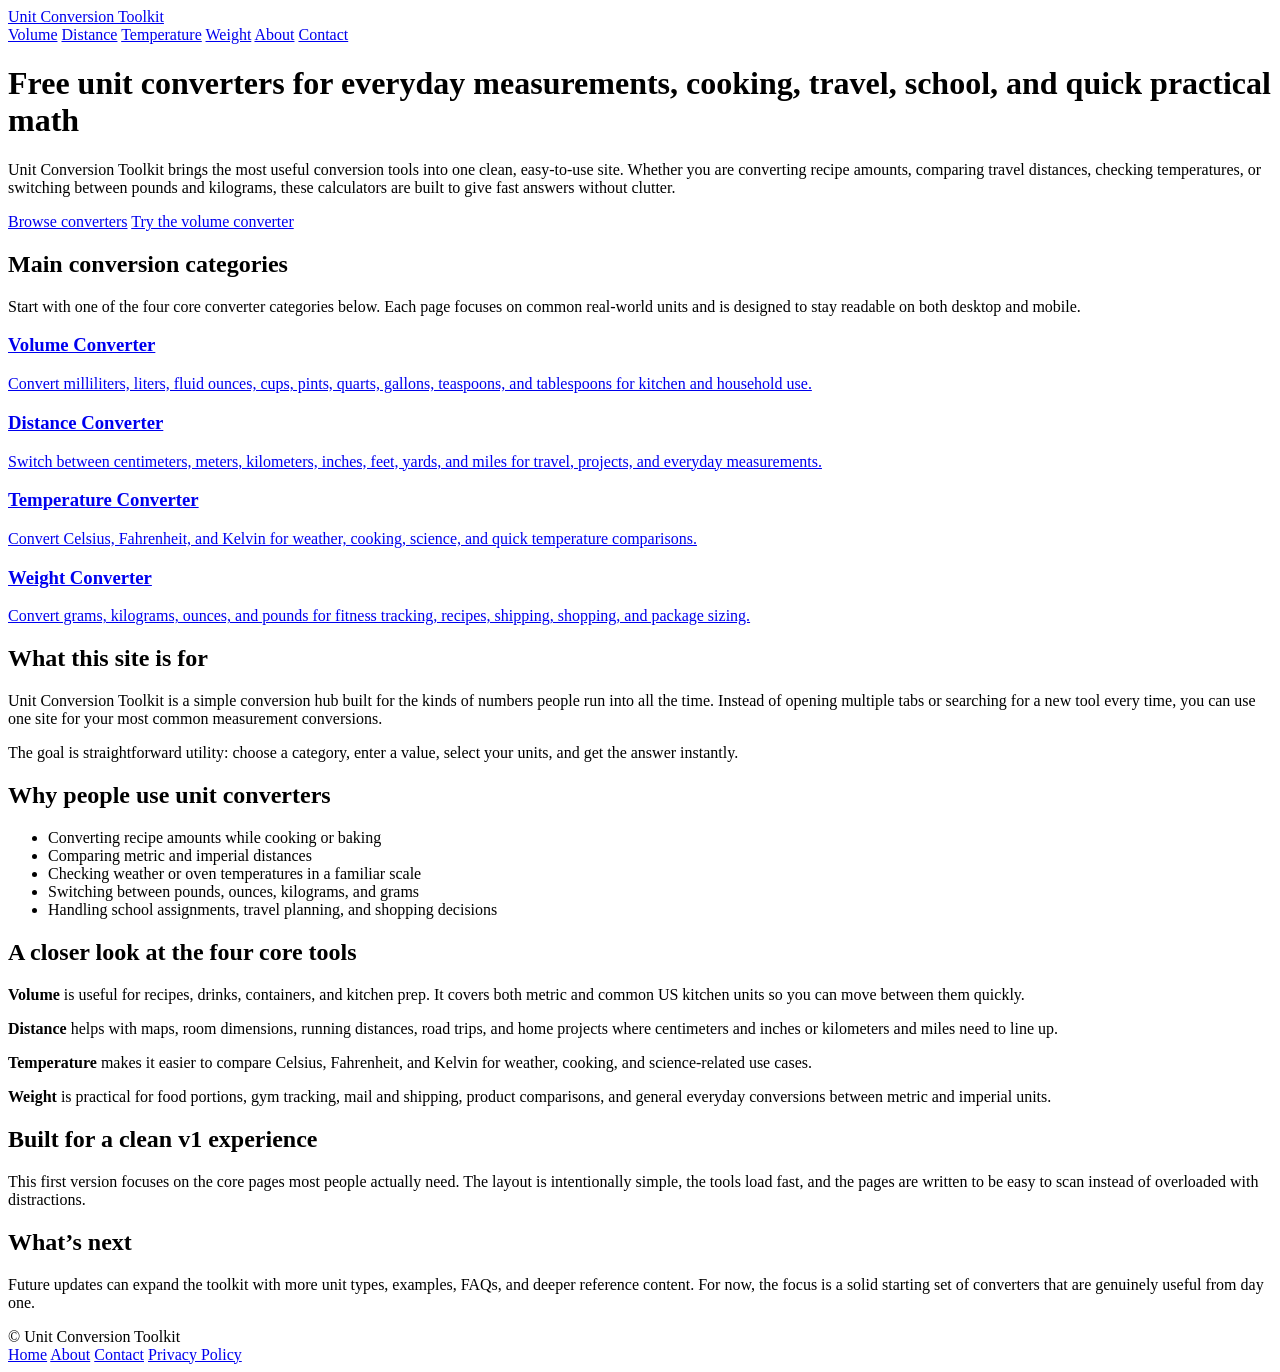
==== index.html @ 44d77a03 "Add Unit Conversion Toolkit v1" ====
<!DOCTYPE html>
<html lang="en">
<head>
  <meta charset="UTF-8" />
  <meta name="viewport" content="width=device-width, initial-scale=1.0" />
  <title>Unit Conversion Toolkit</title>
  <meta name="description" content="Free online unit converters for volume, distance, temperature, and weight. Fast, simple, and mobile-friendly conversion tools for everyday use." />
  <link rel="stylesheet" href="styles.css" />
</head>
<body>
  <header class="site-header">
    <div class="container">
      <div class="topbar">
        <a class="brand" href="index.html">Unit Conversion Toolkit</a>
        <nav class="nav">
          <a href="volume.html">Volume</a>
          <a href="distance.html">Distance</a>
          <a href="temperature.html">Temperature</a>
          <a href="weight.html">Weight</a>
          <a href="about.html">About</a>
          <a href="contact.html">Contact</a>
        </nav>
      </div>
      <div class="hero">
        <h1>Free unit converters for everyday measurements, cooking, travel, school, and quick practical math</h1>
        <p>Unit Conversion Toolkit brings the most useful conversion tools into one clean, easy-to-use site. Whether you are converting recipe amounts, comparing travel distances, checking temperatures, or switching between pounds and kilograms, these calculators are built to give fast answers without clutter.</p>
        <div class="hero-actions">
          <a class="button" href="#categories">Browse converters</a>
          <a class="button secondary" href="volume.html">Try the volume converter</a>
        </div>
      </div>
    </div>
  </header>

  <main>
    <div class="container">
      <section id="categories" class="section">
        <h2>Main conversion categories</h2>
        <p class="lead">Start with one of the four core converter categories below. Each page focuses on common real-world units and is designed to stay readable on both desktop and mobile.</p>
        <div class="grid">
          <a class="card" href="volume.html">
            <h3>Volume Converter</h3>
            <p>Convert milliliters, liters, fluid ounces, cups, pints, quarts, gallons, teaspoons, and tablespoons for kitchen and household use.</p>
          </a>
          <a class="card" href="distance.html">
            <h3>Distance Converter</h3>
            <p>Switch between centimeters, meters, kilometers, inches, feet, yards, and miles for travel, projects, and everyday measurements.</p>
          </a>
          <a class="card" href="temperature.html">
            <h3>Temperature Converter</h3>
            <p>Convert Celsius, Fahrenheit, and Kelvin for weather, cooking, science, and quick temperature comparisons.</p>
          </a>
          <a class="card" href="weight.html">
            <h3>Weight Converter</h3>
            <p>Convert grams, kilograms, ounces, and pounds for fitness tracking, recipes, shipping, shopping, and package sizing.</p>
          </a>
        </div>
      </section>

      <section class="section grid">
        <div class="card">
          <h2>What this site is for</h2>
          <p>Unit Conversion Toolkit is a simple conversion hub built for the kinds of numbers people run into all the time. Instead of opening multiple tabs or searching for a new tool every time, you can use one site for your most common measurement conversions.</p>
          <p>The goal is straightforward utility: choose a category, enter a value, select your units, and get the answer instantly.</p>
        </div>
        <div class="card">
          <h2>Why people use unit converters</h2>
          <ul class="checklist">
            <li>Converting recipe amounts while cooking or baking</li>
            <li>Comparing metric and imperial distances</li>
            <li>Checking weather or oven temperatures in a familiar scale</li>
            <li>Switching between pounds, ounces, kilograms, and grams</li>
            <li>Handling school assignments, travel planning, and shopping decisions</li>
          </ul>
        </div>
      </section>

      <section class="section">
        <div class="card">
          <h2>A closer look at the four core tools</h2>
          <p><strong>Volume</strong> is useful for recipes, drinks, containers, and kitchen prep. It covers both metric and common US kitchen units so you can move between them quickly.</p>
          <p><strong>Distance</strong> helps with maps, room dimensions, running distances, road trips, and home projects where centimeters and inches or kilometers and miles need to line up.</p>
          <p><strong>Temperature</strong> makes it easier to compare Celsius, Fahrenheit, and Kelvin for weather, cooking, and science-related use cases.</p>
          <p><strong>Weight</strong> is practical for food portions, gym tracking, mail and shipping, product comparisons, and general everyday conversions between metric and imperial units.</p>
        </div>
      </section>

      <section class="section grid">
        <div class="card">
          <h2>Built for a clean v1 experience</h2>
          <p>This first version focuses on the core pages most people actually need. The layout is intentionally simple, the tools load fast, and the pages are written to be easy to scan instead of overloaded with distractions.</p>
        </div>
        <div class="card">
          <h2>What’s next</h2>
          <p>Future updates can expand the toolkit with more unit types, examples, FAQs, and deeper reference content. For now, the focus is a solid starting set of converters that are genuinely useful from day one.</p>
        </div>
      </section>
    </div>
  </main>

  <footer class="site-footer">
    <div class="container">
      <div>© Unit Conversion Toolkit</div>
      <div class="footer-links">
        <a href="index.html">Home</a>
        <a href="about.html">About</a>
        <a href="contact.html">Contact</a>
        <a href="privacy.html">Privacy Policy</a>
      </div>
    </div>
  </footer>
</body>
</html>
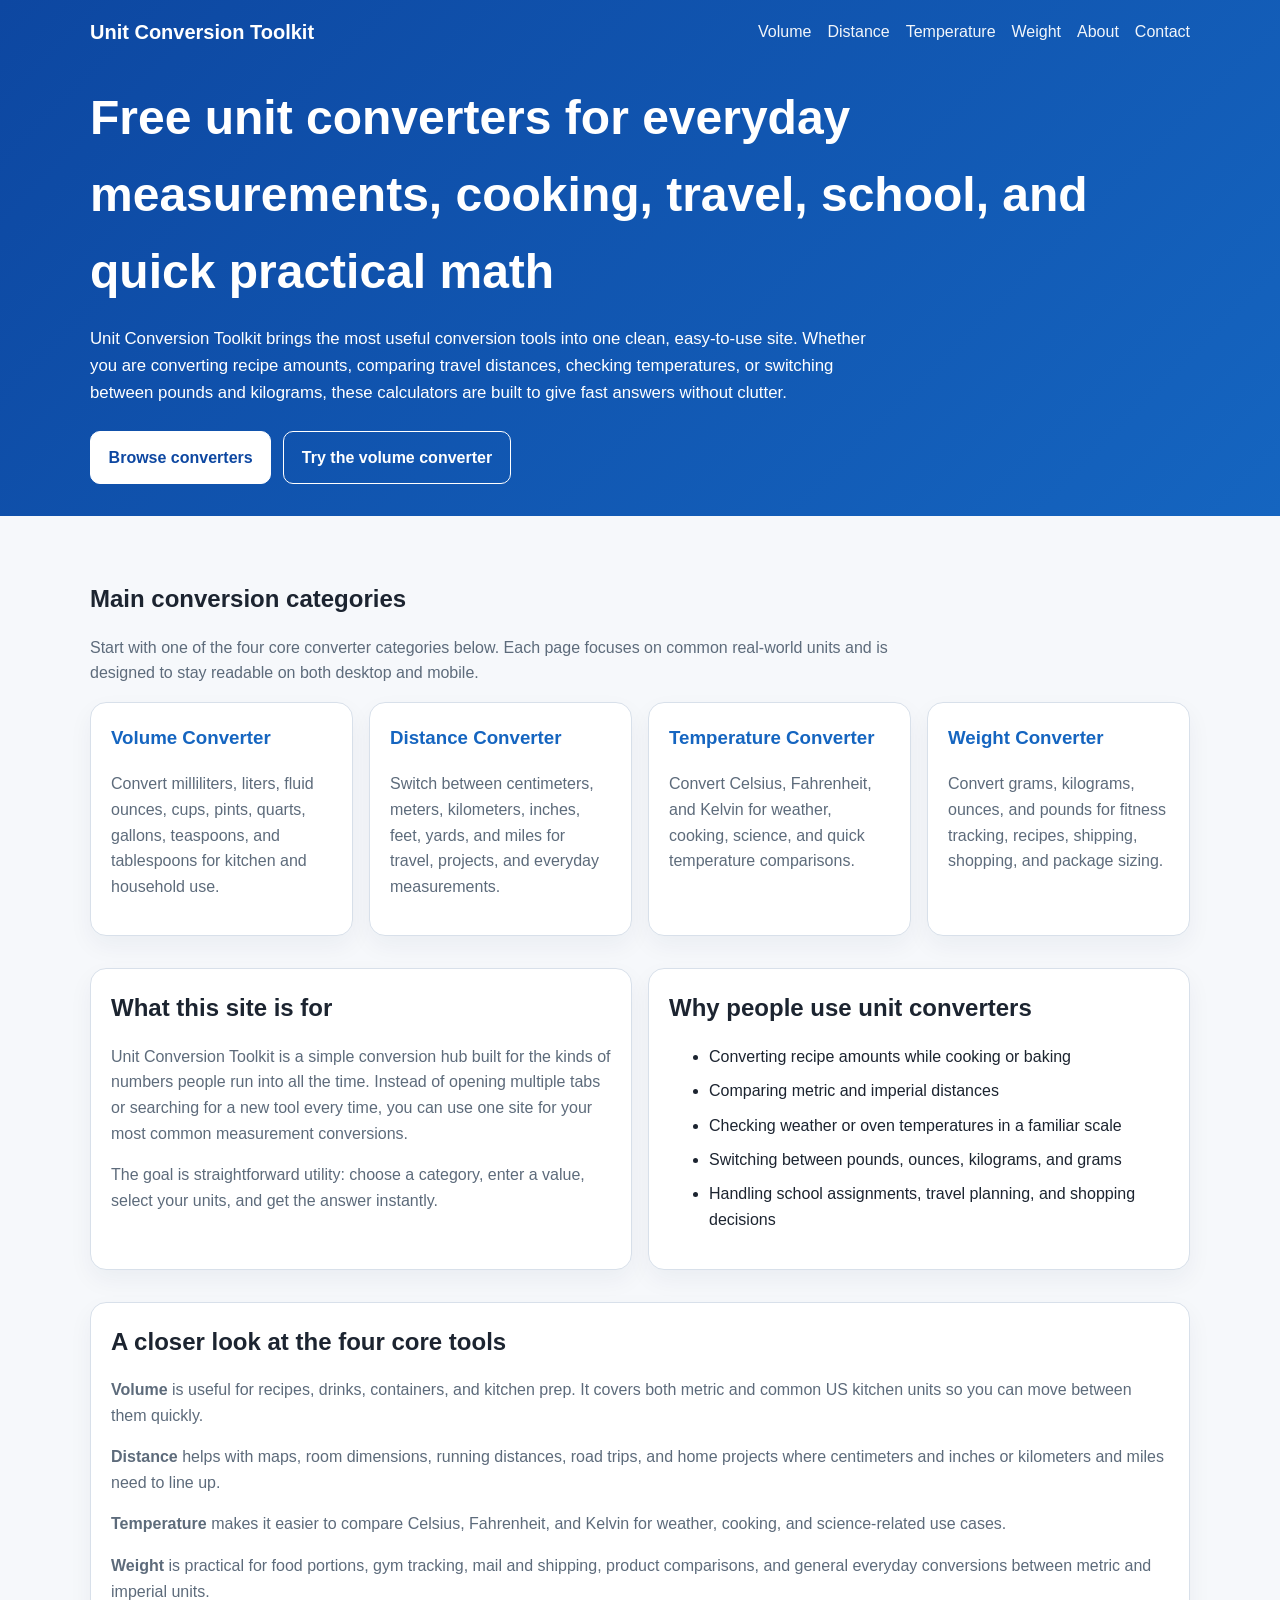
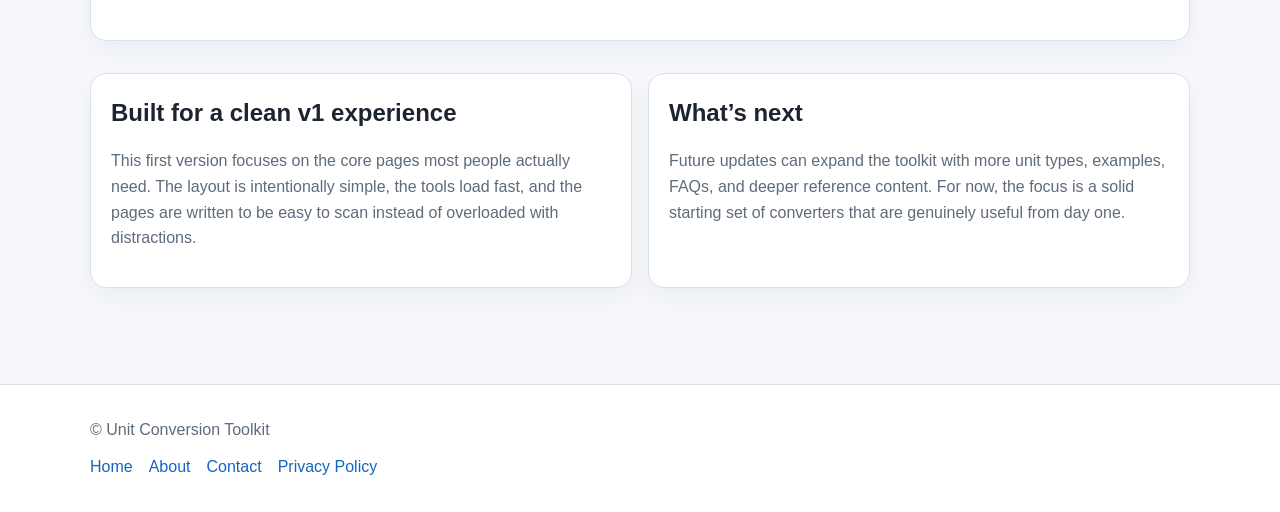
==== commit 61a27dc2: "Fix styling and converter behavior for v1" ====
--- a/index.html
+++ b/index.html
@@ -6,6 +6,7 @@
   <title>Unit Conversion Toolkit</title>
   <meta name="description" content="Free online unit converters for volume, distance, temperature, and weight. Fast, simple, and mobile-friendly conversion tools for everyday use." />
   <link rel="stylesheet" href="styles.css" />
+  <script src="scripts.js" defer></script>
 </head>
 <body>
   <header class="site-header">
--- a/styles.css
+++ b/styles.css
@@ -0,0 +1,218 @@
+:root {
+  --bg: #f6f8fb;
+  --surface: #ffffff;
+  --surface-2: #eef3f8;
+  --text: #1c2430;
+  --muted: #5d6b7b;
+  --primary: #1565c0;
+  --primary-dark: #0d47a1;
+  --border: #d8e0ea;
+  --success: #1b8a5a;
+}
+
+* { box-sizing: border-box; }
+html { scroll-behavior: smooth; }
+body {
+  margin: 0;
+  font-family: Arial, Helvetica, sans-serif;
+  background: var(--bg);
+  color: var(--text);
+  line-height: 1.6;
+}
+
+a { color: var(--primary); text-decoration: none; }
+a:hover { text-decoration: underline; }
+
+.container {
+  width: min(1100px, calc(100% - 2rem));
+  margin: 0 auto;
+}
+
+.site-header {
+  background: linear-gradient(135deg, var(--primary-dark), var(--primary));
+  color: white;
+  padding: 1rem 0 2rem;
+}
+
+.topbar {
+  display: flex;
+  justify-content: space-between;
+  align-items: center;
+  gap: 1rem;
+  flex-wrap: wrap;
+}
+
+.brand {
+  font-size: 1.25rem;
+  font-weight: 700;
+  color: white;
+}
+
+.nav {
+  display: flex;
+  gap: 1rem;
+  flex-wrap: wrap;
+}
+
+.nav a { color: white; opacity: 0.95; }
+
+.hero {
+  padding: 2rem 0 0;
+}
+
+.hero h1 { font-size: clamp(2rem, 4vw, 3rem); margin: 0 0 1rem; }
+.hero p { max-width: 800px; margin: 0 0 1rem; font-size: 1.05rem; }
+
+.hero-actions {
+  display: flex;
+  gap: 0.75rem;
+  flex-wrap: wrap;
+  margin-top: 1.5rem;
+}
+
+.button {
+  display: inline-block;
+  background: white;
+  color: var(--primary-dark);
+  border: 1px solid white;
+  padding: 0.8rem 1.1rem;
+  border-radius: 10px;
+  font-weight: 700;
+}
+
+.button.secondary {
+  background: transparent;
+  color: white;
+}
+
+main { padding: 2rem 0 4rem; }
+
+.grid {
+  display: grid;
+  grid-template-columns: repeat(auto-fit, minmax(240px, 1fr));
+  gap: 1rem;
+}
+
+.card {
+  background: var(--surface);
+  border: 1px solid var(--border);
+  border-radius: 16px;
+  padding: 1.25rem;
+  box-shadow: 0 10px 24px rgba(20, 40, 70, 0.05);
+}
+
+.card h3, .card h2 { margin-top: 0; }
+.card p { color: var(--muted); }
+
+.section { margin: 2rem 0; }
+.section h2 { margin-bottom: 0.75rem; }
+.lead { color: var(--muted); max-width: 850px; }
+
+.calculator-layout {
+  display: grid;
+  grid-template-columns: 1.15fr 0.85fr;
+  gap: 1.25rem;
+  align-items: start;
+}
+
+.input-grid {
+  display: grid;
+  grid-template-columns: repeat(auto-fit, minmax(220px, 1fr));
+  gap: 1rem;
+}
+
+label {
+  display: block;
+  font-weight: 700;
+  margin-bottom: 0.4rem;
+}
+
+input {
+  width: 100%;
+  padding: 0.85rem 0.9rem;
+  border-radius: 10px;
+  border: 1px solid var(--border);
+  font-size: 1rem;
+}
+
+.actions {
+  margin-top: 1rem;
+  display: flex;
+  gap: 0.75rem;
+  flex-wrap: wrap;
+}
+
+button {
+  background: var(--primary);
+  color: white;
+  border: none;
+  border-radius: 10px;
+  padding: 0.8rem 1rem;
+  font-weight: 700;
+  cursor: pointer;
+}
+
+button.secondary {
+  background: var(--surface-2);
+  color: var(--text);
+  border: 1px solid var(--border);
+}
+
+.result-box {
+  background: #f8fbff;
+  border: 1px solid #cfe1f7;
+  border-radius: 16px;
+  padding: 1.25rem;
+}
+
+.result-label {
+  color: var(--muted);
+  font-size: 0.95rem;
+}
+
+.result-value {
+  font-size: clamp(1.8rem, 4vw, 2.6rem);
+  font-weight: 700;
+  color: var(--primary-dark);
+  margin: 0.35rem 0 0.75rem;
+}
+
+.small-note, .muted { color: var(--muted); }
+
+ul.checklist li { margin-bottom: 0.55rem; }
+
+.site-footer {
+  border-top: 1px solid var(--border);
+  background: var(--surface);
+  padding: 2rem 0;
+  color: var(--muted);
+}
+
+.footer-links {
+  display: flex;
+  gap: 1rem;
+  flex-wrap: wrap;
+  margin-top: 0.75rem;
+}
+
+.table-like {
+  display: grid;
+  gap: 0.75rem;
+}
+
+.table-row {
+  padding: 0.85rem 1rem;
+  background: var(--surface-2);
+  border-radius: 10px;
+}
+
+.notice {
+  padding: 1rem;
+  border-left: 4px solid var(--primary);
+  background: #edf5ff;
+  border-radius: 10px;
+}
+
+@media (max-width: 820px) {
+  .calculator-layout { grid-template-columns: 1fr; }
+}
